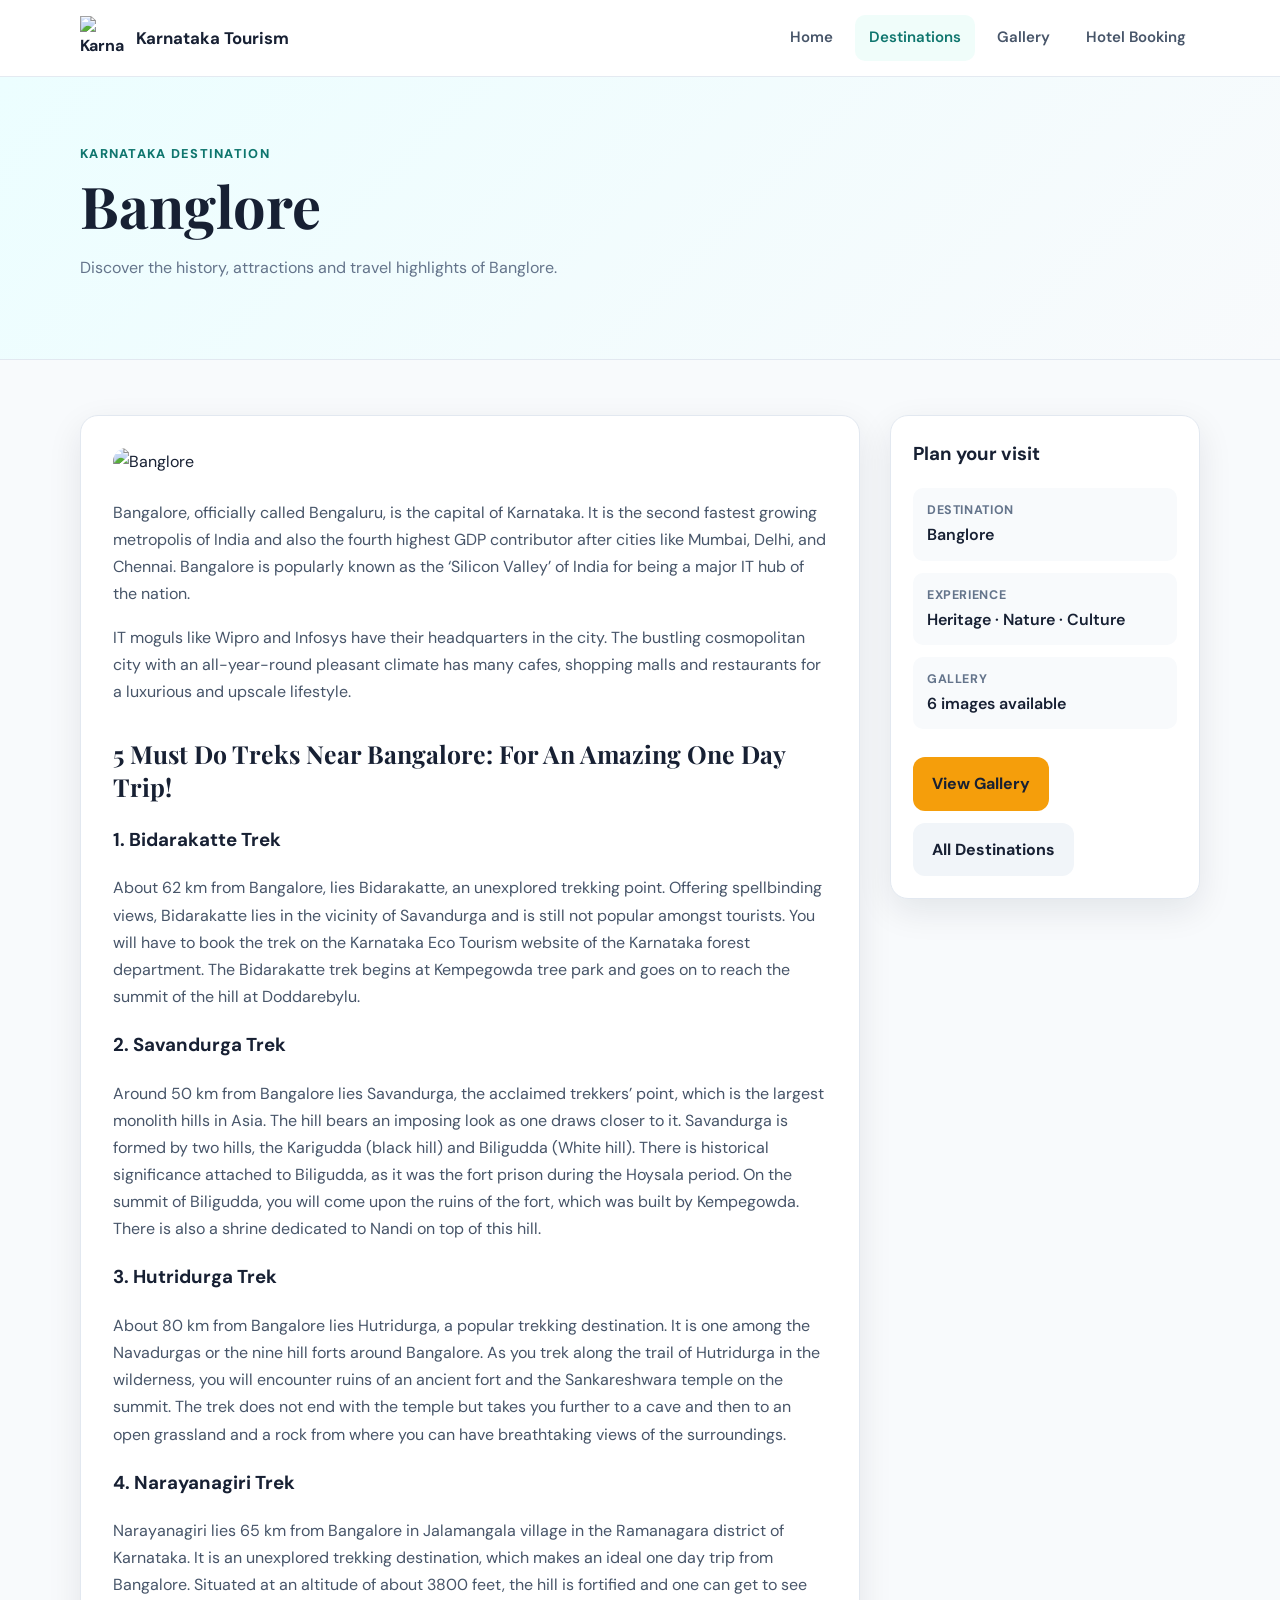
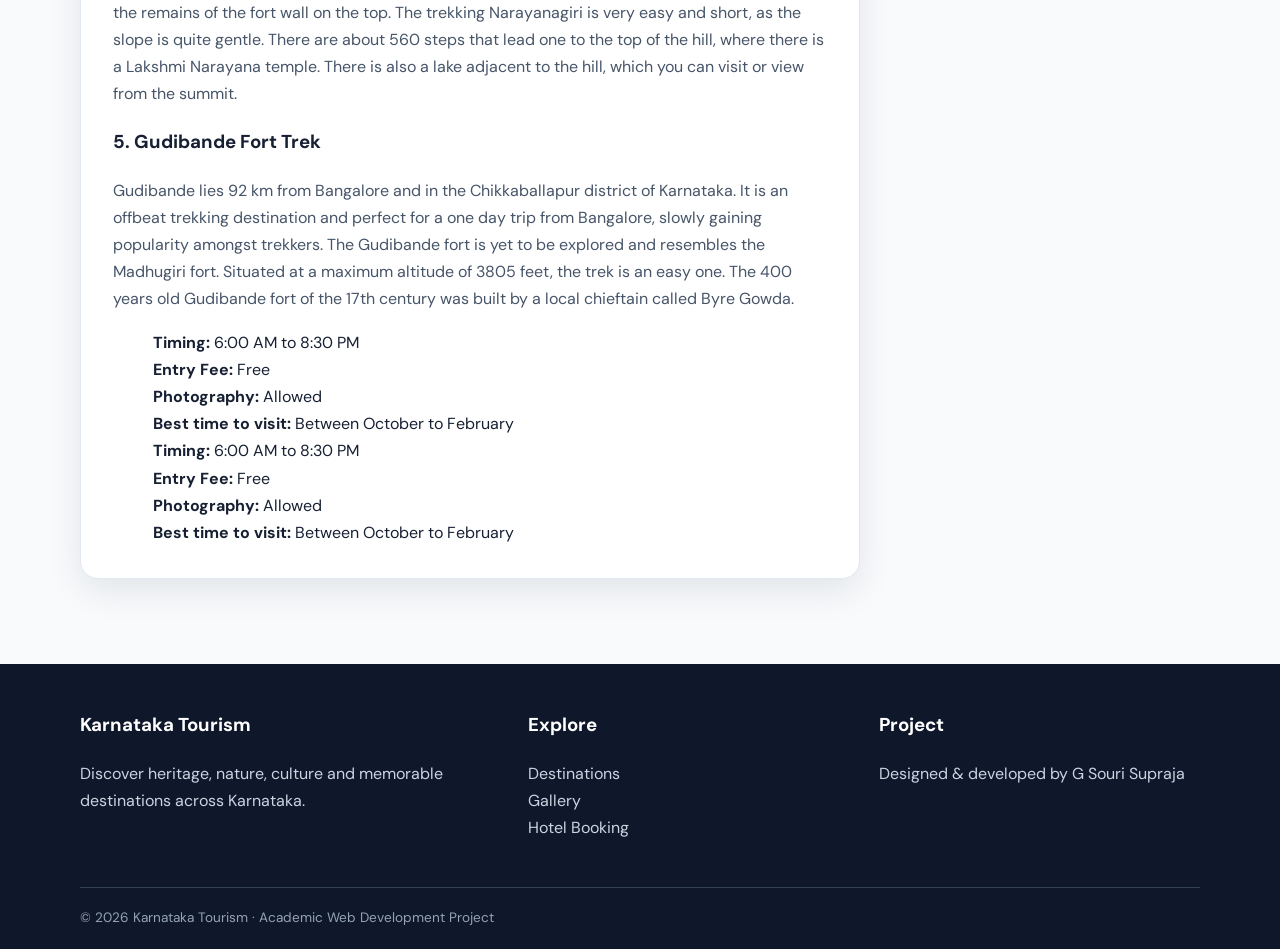
==== Banglore.html @ 792bf8aa "Add files via upload" ====
<!doctype html>
<html lang="en">

<head>
    <meta charset="utf-8">
    <meta name="viewport" content="width=device-width,initial-scale=1">
    <meta name="description" content="Karnataka tourism and travel website">
    <title>Banglore | Karnataka Tourism</title>
    <link rel="stylesheet" href="style.css">
</head>

<body>
    <header class="navbar">
        <div class="container nav-inner"><a class="brand" href="index.html"><img src="/images/Karnataka logo.JPG"
                    alt="Karnataka Tourism logo"><span>Karnataka Tourism</span></a><button class="menu-btn"
                aria-label="Open menu">☰</button>
            <nav class="nav-links"><a class="" href="index.html">Home</a><a class="active"
                    href="Heritage.html">Destinations</a><a class="" href="Gallery.html">Gallery</a><a class=""
                    href="Hotel Booking Form.html">Hotel Booking</a></nav>
        </div>
    </header>
    <main>
        <section class="page-hero">
            <div class="container reveal"><span class="kicker">Karnataka destination</span>
                <h1>Banglore</h1>
                <p>Discover the history, attractions and travel highlights of Banglore.</p>
            </div>
        </section>
        <section class="detail">
            <div class="container detail-layout">
                <article class="article reveal"><img class="cover" src="/images/Banglore 1.jpg" alt="Banglore">
                    <p>Bangalore, officially called Bengaluru, is the capital of Karnataka. It is the second fastest
                        growing metropolis of India and also the fourth highest GDP contributor after cities like
                        Mumbai, Delhi, and Chennai. Bangalore is popularly known as the ‘Silicon Valley’ of India for
                        being a major IT hub of the nation.</p>
                    <p>IT moguls like Wipro and Infosys have their headquarters in the city. The bustling cosmopolitan
                        city with an all-year-round pleasant climate has many cafes, shopping malls and restaurants for
                        a luxurious and upscale lifestyle.</p>
                    <h2>5 Must Do Treks Near Bangalore: For An Amazing One Day Trip!</h2>
                    <h3>1. Bidarakatte Trek</h3>
                    <p>About 62 km from Bangalore, lies Bidarakatte, an unexplored trekking point. Offering spellbinding
                        views, Bidarakatte lies in the vicinity of Savandurga and is still not popular amongst tourists.
                        You will have to book the trek on the Karnataka Eco Tourism website of the Karnataka forest
                        department. The Bidarakatte trek begins at Kempegowda tree park and goes on to reach the summit
                        of the hill at Doddarebylu.</p>
                    <h3>2. Savandurga Trek</h3>
                    <p>Around 50 km from Bangalore lies Savandurga, the acclaimed trekkers’ point, which is the largest
                        monolith hills in Asia. The hill bears an imposing look as one draws closer to it. Savandurga is
                        formed by two hills, the Karigudda (black hill) and Biligudda (White hill). There is historical
                        significance attached to Biligudda, as it was the fort prison during the Hoysala period. On the
                        summit of Biligudda, you will come upon the ruins of the fort, which was built by Kempegowda.
                        There is also a shrine dedicated to Nandi on top of this hill.</p>
                    <h3>3. Hutridurga Trek</h3>
                    <p>About 80 km from Bangalore lies Hutridurga, a popular trekking destination. It is one among the
                        Navadurgas or the nine hill forts around Bangalore. As you trek along the trail of Hutridurga in
                        the wilderness, you will encounter ruins of an ancient fort and the Sankareshwara temple on the
                        summit. The trek does not end with the temple but takes you further to a cave and then to an
                        open grassland and a rock from where you can have breathtaking views of the surroundings.</p>
                    <h3>4. Narayanagiri Trek</h3>
                    <p>Narayanagiri lies 65 km from Bangalore in Jalamangala village in the Ramanagara district of
                        Karnataka. It is an unexplored trekking destination, which makes an ideal one day trip from
                        Bangalore. Situated at an altitude of about 3800 feet, the hill is fortified and one can get to
                        see the remains of the fort wall on the top. The trekking Narayanagiri is very easy and short,
                        as the slope is quite gentle. There are about 560 steps that lead one to the top of the hill,
                        where there is a Lakshmi Narayana temple. There is also a lake adjacent to the hill, which you
                        can visit or view from the summit.</p>
                    <h3>5. Gudibande Fort Trek</h3>
                    <p>Gudibande lies 92 km from Bangalore and in the Chikkaballapur district of Karnataka. It is an
                        offbeat trekking destination and perfect for a one day trip from Bangalore, slowly gaining
                        popularity amongst trekkers. The Gudibande fort is yet to be explored and resembles the
                        Madhugiri fort. Situated at a maximum altitude of 3805 feet, the trek is an easy one. The 400
                        years old Gudibande fort of the 17th century was built by a local chieftain called Byre Gowda.
                    </p>
                    <dt>
                    <dd><b>Timing: </b>6:00 AM to 8:30 PM</dd>
                    <dd><b>Entry Fee: </b>Free</dd>
                    <dd><b>Photography: </b>Allowed</dd>
                    <dd><b>Best time to visit: </b>Between October to February</dd>
                    </dt>
                    <dd><b>Timing: </b>6:00 AM to 8:30 PM</dd>
                    <dd><b>Entry Fee: </b>Free</dd>
                    <dd><b>Photography: </b>Allowed</dd>
                    <dd><b>Best time to visit: </b>Between October to February</dd>
                </article>
                <aside class="info-box reveal">
                    <h3>Plan your visit</h3>
                    <div class="facts">
                        <div class="fact"><b>Destination</b><span>Banglore</span></div>
                        <div class="fact"><b>Experience</b><span>Heritage · Nature · Culture</span></div>
                        <div class="fact"><b>Gallery</b><span>6 images available</span></div>
                    </div>
                    <div class="actions"><a class="btn btn-primary" href="Gallery.html">View Gallery</a><a class="btn"
                            style="background:#f1f5f9" href="Heritage.html">All Destinations</a></div>
                </aside>
            </div>
        </section>
    </main>
    <footer class="footer">
        <div class="container footer-grid">
            <div>
                <h3>Karnataka Tourism</h3>
                <p>Discover heritage, nature, culture and memorable destinations across Karnataka.</p>
            </div>
            <div>
                <h3>Explore</h3>
                <p><a href="Heritage.html">Destinations</a><br><a href="Gallery.html">Gallery</a><br><a
                        href="Hotel Booking Form.html">Hotel Booking</a></p>
            </div>
            <div>
                <h3>Project</h3>
                <p>Designed & developed by G Souri Supraja</p>
            </div>
        </div>
        <div class="container copyright">© 2026 Karnataka Tourism · Academic Web Development Project</div>
    </footer>
    <div class="lightbox"><button aria-label="Close">×</button><img src="" alt="Expanded gallery image"></div>
    <script src="script.js"></script>
</body>

</html>
---- style.css ----
@import url('https://fonts.googleapis.com/css2?family=DM+Sans:wght@400;500;600;700&family=Playfair+Display:wght@600;700&display=swap');
:root{--primary:#0f766e;--primary-dark:#115e59;--accent:#f59e0b;--ink:#172033;--muted:#64748b;--surface:#fff;--soft:#f0fdfa;--line:#e2e8f0;--shadow:0 12px 35px rgba(15,23,42,.09);--radius:18px}
*{box-sizing:border-box}html{scroll-behavior:smooth}body{margin:0;font-family:'DM Sans',Arial,sans-serif;color:var(--ink);background:#f8fafc;line-height:1.7}img{max-width:100%;display:block}a{text-decoration:none;color:inherit}.container{width:min(1120px,92%);margin:auto}
.navbar{position:sticky;top:0;z-index:1000;background:rgba(255,255,255,.94);backdrop-filter:blur(12px);border-bottom:1px solid rgba(226,232,240,.9)}.nav-inner{height:76px;display:flex;align-items:center;justify-content:space-between;gap:24px}.brand{display:flex;align-items:center;gap:12px;font-weight:700}.brand img{width:44px;height:44px;object-fit:contain}.brand span{font-size:1.05rem}.nav-links{display:flex;align-items:center;gap:8px}.nav-links a{padding:10px 14px;border-radius:10px;color:#475569;font-weight:600;font-size:.94rem;transition:.2s}.nav-links a:hover,.nav-links a.active{color:var(--primary);background:var(--soft)}.menu-btn{display:none;border:0;background:transparent;font-size:1.5rem;cursor:pointer}
.hero{position:relative;overflow:hidden;background:linear-gradient(135deg,#0f766e,#164e63);color:white;padding:88px 0}.hero:after{content:'';position:absolute;width:420px;height:420px;border-radius:50%;right:-150px;top:-180px;background:rgba(255,255,255,.08)}.hero-content{position:relative;z-index:1;max-width:760px}.eyebrow{display:inline-block;background:rgba(255,255,255,.14);border:1px solid rgba(255,255,255,.2);padding:6px 12px;border-radius:999px;font-size:.82rem;font-weight:700;letter-spacing:.06em;text-transform:uppercase}.hero h1{font:700 clamp(2.6rem,6vw,4.8rem)/1.05 'Playfair Display',serif;margin:18px 0 16px}.hero p{font-size:1.08rem;color:#dff7f4;max-width:680px}.actions{display:flex;flex-wrap:wrap;gap:12px;margin-top:28px}.btn{display:inline-flex;align-items:center;justify-content:center;gap:8px;padding:12px 18px;border-radius:12px;font-weight:700;border:1px solid transparent;cursor:pointer;transition:.2s}.btn-primary{background:var(--accent);color:#172033}.btn-primary:hover{transform:translateY(-2px);filter:brightness(1.04)}.btn-light{background:#fff;color:var(--primary)}.btn-outline{border-color:rgba(255,255,255,.45);color:#fff}.btn-outline:hover{background:rgba(255,255,255,.1)}
.section{padding:76px 0}.section-head{display:flex;justify-content:space-between;align-items:end;gap:24px;margin-bottom:28px}.section h2{font:700 clamp(1.9rem,4vw,2.7rem)/1.15 'Playfair Display',serif;margin:0}.section-head p{max-width:620px;color:var(--muted);margin:8px 0 0}.kicker{color:var(--primary);font-weight:800;font-size:.8rem;text-transform:uppercase;letter-spacing:.1em}
.about-grid{display:grid;grid-template-columns:1.15fr .85fr;gap:28px}.panel{background:#fff;border:1px solid var(--line);border-radius:var(--radius);padding:28px;box-shadow:var(--shadow)}.stats{display:grid;grid-template-columns:1fr 1fr;gap:14px}.stat{padding:18px;background:var(--soft);border-radius:14px}.stat strong{display:block;font-size:1.7rem;color:var(--primary)}.stat span{font-size:.9rem;color:var(--muted)}
.cards{display:grid;grid-template-columns:repeat(3,1fr);gap:20px}.card{background:#fff;border:1px solid var(--line);border-radius:var(--radius);overflow:hidden;box-shadow:var(--shadow);transition:.25s}.card:hover{transform:translateY(-5px);box-shadow:0 18px 42px rgba(15,23,42,.13)}.card-img{height:210px;overflow:hidden}.card-img img{width:100%;height:100%;object-fit:cover;transition:.35s}.card:hover .card-img img{transform:scale(1.05)}.card-body{padding:20px}.card-body h3{margin:0 0 6px;font-size:1.15rem}.card-body p{margin:0 0 14px;color:var(--muted);font-size:.92rem}.text-link{color:var(--primary);font-weight:800}
.gallery-grid{display:grid;grid-template-columns:repeat(4,1fr);gap:14px}.gallery-item{position:relative;border:0;padding:0;border-radius:14px;overflow:hidden;cursor:pointer;background:#ddd;aspect-ratio:4/3}.gallery-item img{width:100%;height:100%;object-fit:cover;transition:.3s}.gallery-item:hover img{transform:scale(1.06)}.gallery-item span{position:absolute;left:10px;bottom:10px;background:rgba(15,23,42,.72);color:#fff;padding:5px 9px;border-radius:8px;font-size:.75rem;font-weight:700}
.page-hero{padding:62px 0;background:linear-gradient(135deg,#ecfeff,#f8fafc);border-bottom:1px solid var(--line)}.page-hero h1{font:700 clamp(2.3rem,5vw,3.6rem)/1.1 'Playfair Display',serif;margin:8px 0}.page-hero p{color:var(--muted);max-width:720px}.detail{padding:55px 0}.detail-layout{display:grid;grid-template-columns:minmax(0,1fr) 310px;gap:30px;align-items:start}.article{background:#fff;border:1px solid var(--line);border-radius:var(--radius);padding:32px;box-shadow:var(--shadow)}.article h2{font:700 1.55rem 'Playfair Display',serif;margin-top:32px}.article p{color:#475569}.article .lead{font-size:1.08rem;color:#334155}.article img.cover{width:100%;max-height:430px;object-fit:cover;border-radius:14px;margin-bottom:24px}.info-box{background:#fff;border:1px solid var(--line);border-radius:var(--radius);padding:22px;box-shadow:var(--shadow);position:sticky;top:100px}.info-box h3{margin-top:0}.facts{display:grid;gap:12px}.fact{padding:12px 14px;background:#f8fafc;border-radius:10px}.fact b{display:block;font-size:.78rem;color:var(--muted);text-transform:uppercase;letter-spacing:.05em}.fact span{font-weight:600}
.form-wrap{max-width:760px;margin:auto;background:#fff;border:1px solid var(--line);border-radius:var(--radius);padding:32px;box-shadow:var(--shadow)}.form-grid{display:grid;grid-template-columns:1fr 1fr;gap:18px}.field.full{grid-column:1/-1}.field label{display:block;font-weight:700;font-size:.9rem;margin-bottom:6px}.field input,.field select{width:100%;padding:12px 13px;border:1px solid #cbd5e1;border-radius:10px;font:inherit;outline:none}.field input:focus,.field select:focus{border-color:var(--primary);box-shadow:0 0 0 3px rgba(15,118,110,.1)}.radio-row{display:flex;flex-wrap:wrap;gap:16px}.radio-row label{font-weight:500}.error{font-size:.8rem;color:#dc2626;margin-top:4px}.success{display:none;margin-top:16px;padding:12px 14px;background:#ecfdf5;color:#047857;border-radius:10px;font-weight:600}
.footer{background:#0f172a;color:#cbd5e1;padding:45px 0 20px;margin-top:30px}.footer-grid{display:grid;grid-template-columns:1.3fr 1fr 1fr;gap:30px}.footer h3{color:#fff;margin-top:0}.footer a:hover{color:#fff}.copyright{border-top:1px solid #334155;margin-top:30px;padding-top:18px;font-size:.85rem;color:#94a3b8}.reveal{opacity:0;transform:translateY(16px);transition:.6s}.reveal.show{opacity:1;transform:none}.lightbox{position:fixed;inset:0;background:rgba(2,6,23,.9);display:none;align-items:center;justify-content:center;padding:30px;z-index:2000}.lightbox.open{display:flex}.lightbox img{max-width:min(1000px,95vw);max-height:88vh;border-radius:12px}.lightbox button{position:absolute;top:18px;right:22px;border:0;background:rgba(255,255,255,.12);color:#fff;font-size:2rem;width:46px;height:46px;border-radius:50%;cursor:pointer}
@media(max-width:900px){.cards{grid-template-columns:repeat(2,1fr)}.gallery-grid{grid-template-columns:repeat(3,1fr)}.about-grid,.detail-layout{grid-template-columns:1fr}.info-box{position:static}}@media(max-width:700px){.nav-links{display:none;position:absolute;top:76px;left:0;right:0;background:#fff;border-bottom:1px solid var(--line);padding:12px;flex-direction:column;align-items:stretch}.nav-links.open{display:flex}.nav-links a{width:100%}.menu-btn{display:block}.cards{grid-template-columns:1fr}.gallery-grid{grid-template-columns:repeat(2,1fr)}.form-grid{grid-template-columns:1fr}.field.full{grid-column:auto}.hero{padding:68px 0}.section{padding:55px 0}.footer-grid{grid-template-columns:1fr}.article{padding:22px}}
@media(max-width:430px){.gallery-grid{grid-template-columns:1fr}.brand span{font-size:.9rem}.hero h1{font-size:2.45rem}}
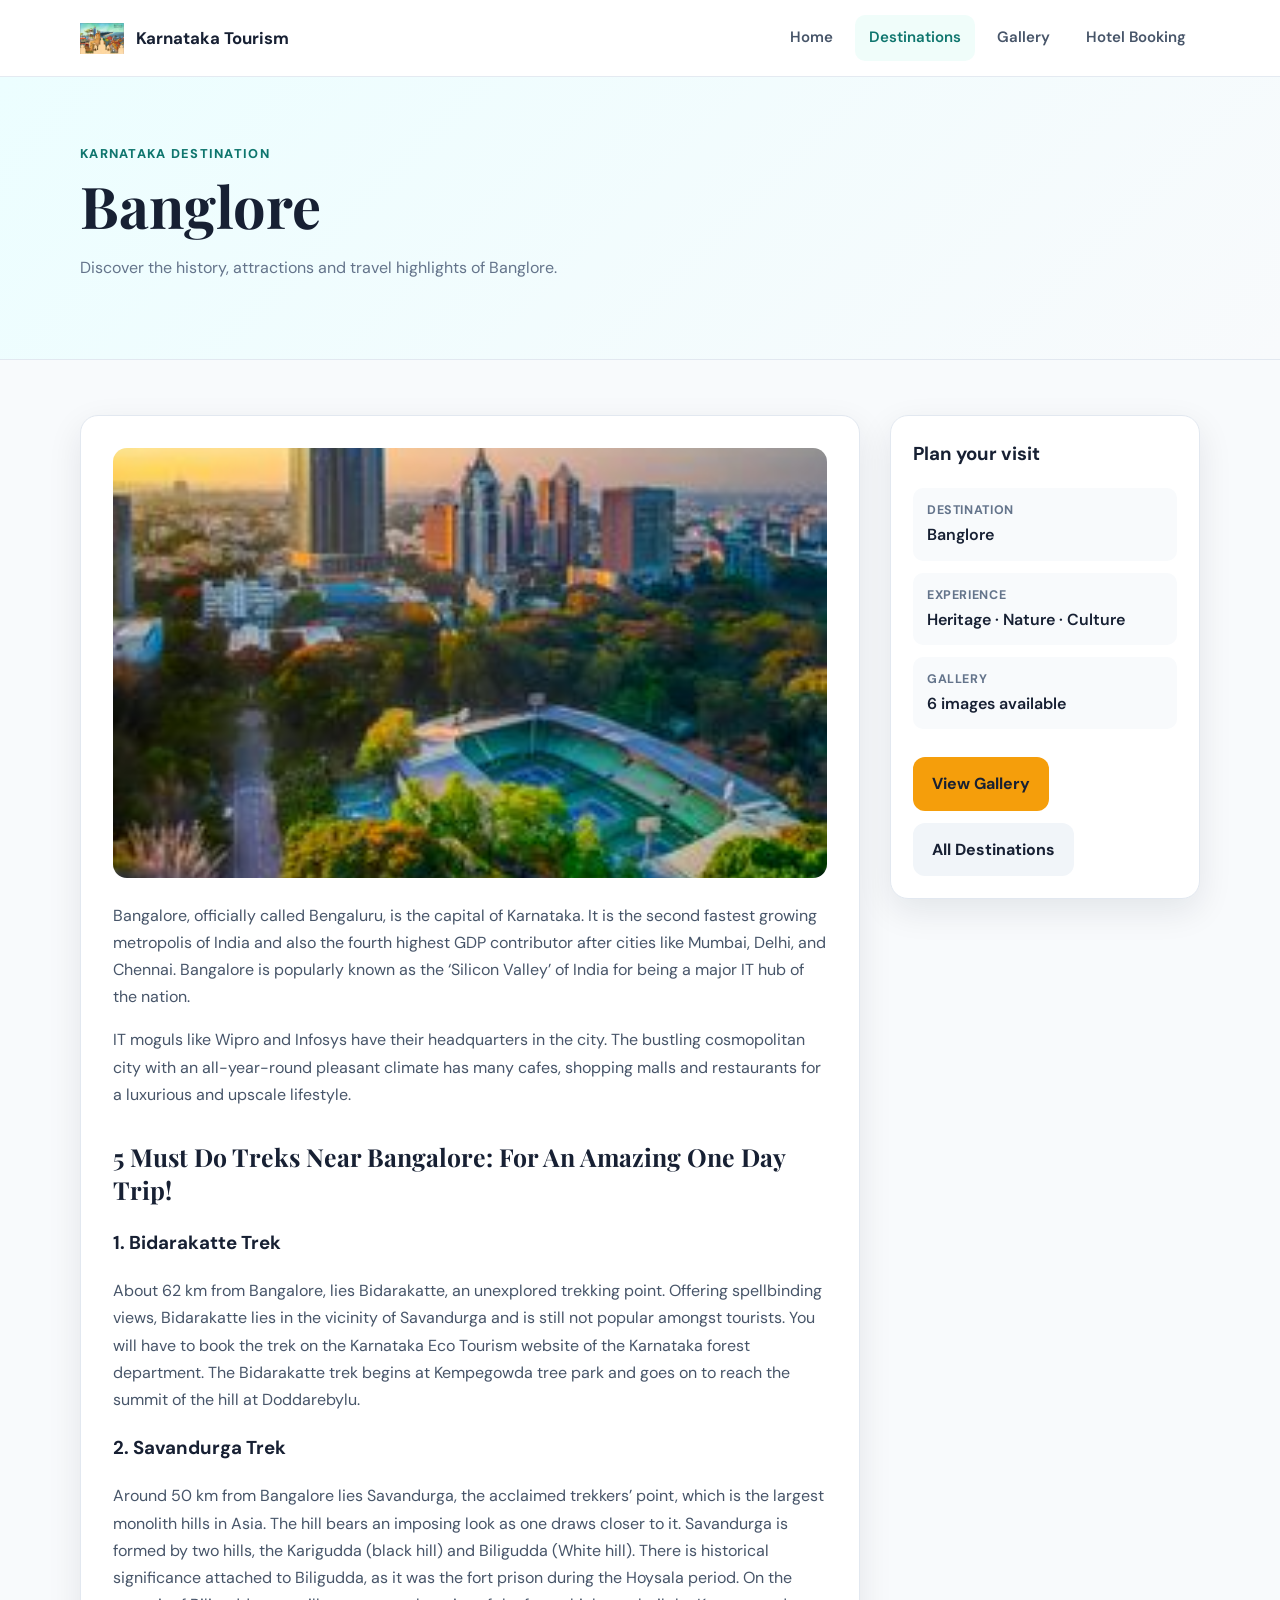
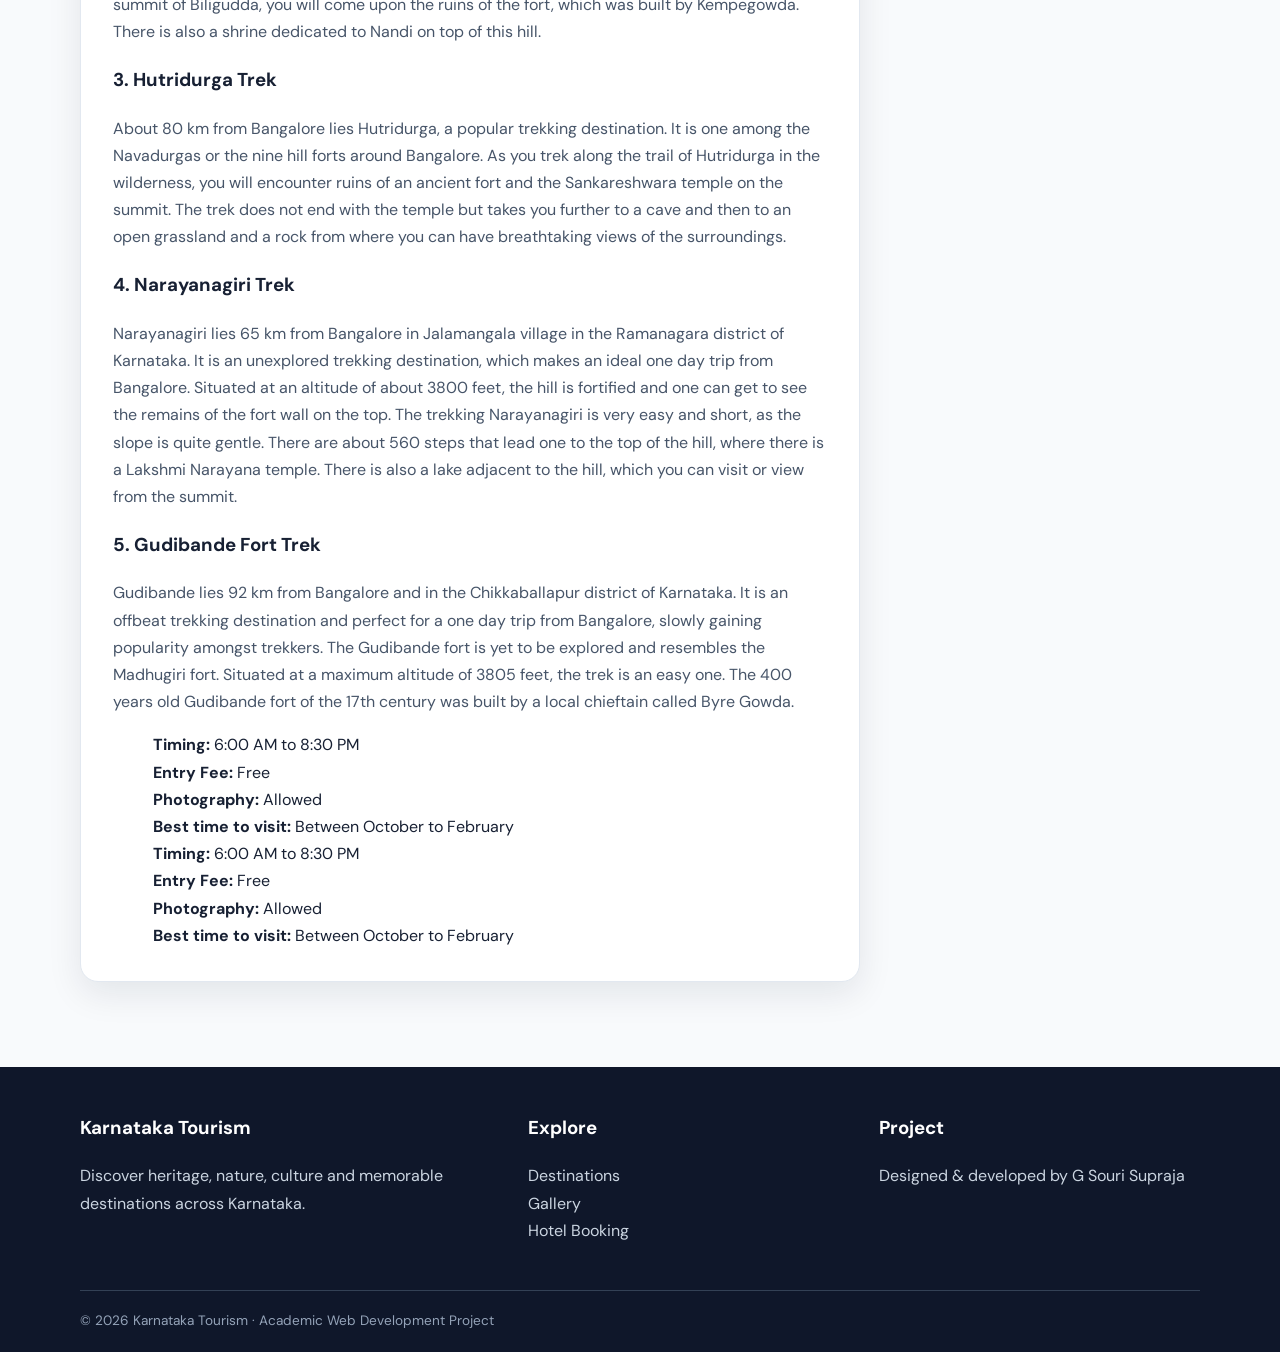
==== commit c1512ff9: "Updated website" ====
--- a/Banglore.html
+++ b/Banglore.html
@@ -11,7 +11,7 @@
 
 <body>
     <header class="navbar">
-        <div class="container nav-inner"><a class="brand" href="index.html"><img src="/images/Karnataka logo.JPG"
+        <div class="container nav-inner"><a class="brand" href="index.html"><img src="images/Karnataka logo.JPG"
                     alt="Karnataka Tourism logo"><span>Karnataka Tourism</span></a><button class="menu-btn"
                 aria-label="Open menu">☰</button>
             <nav class="nav-links"><a class="" href="index.html">Home</a><a class="active"
@@ -28,7 +28,7 @@
         </section>
         <section class="detail">
             <div class="container detail-layout">
-                <article class="article reveal"><img class="cover" src="/images/Banglore 1.jpg" alt="Banglore">
+                <article class="article reveal"><img class="cover" src="images/Banglore 1.jpg" alt="Banglore">
                     <p>Bangalore, officially called Bengaluru, is the capital of Karnataka. It is the second fastest
                         growing metropolis of India and also the fourth highest GDP contributor after cities like
                         Mumbai, Delhi, and Chennai. Bangalore is popularly known as the ‘Silicon Valley’ of India for
